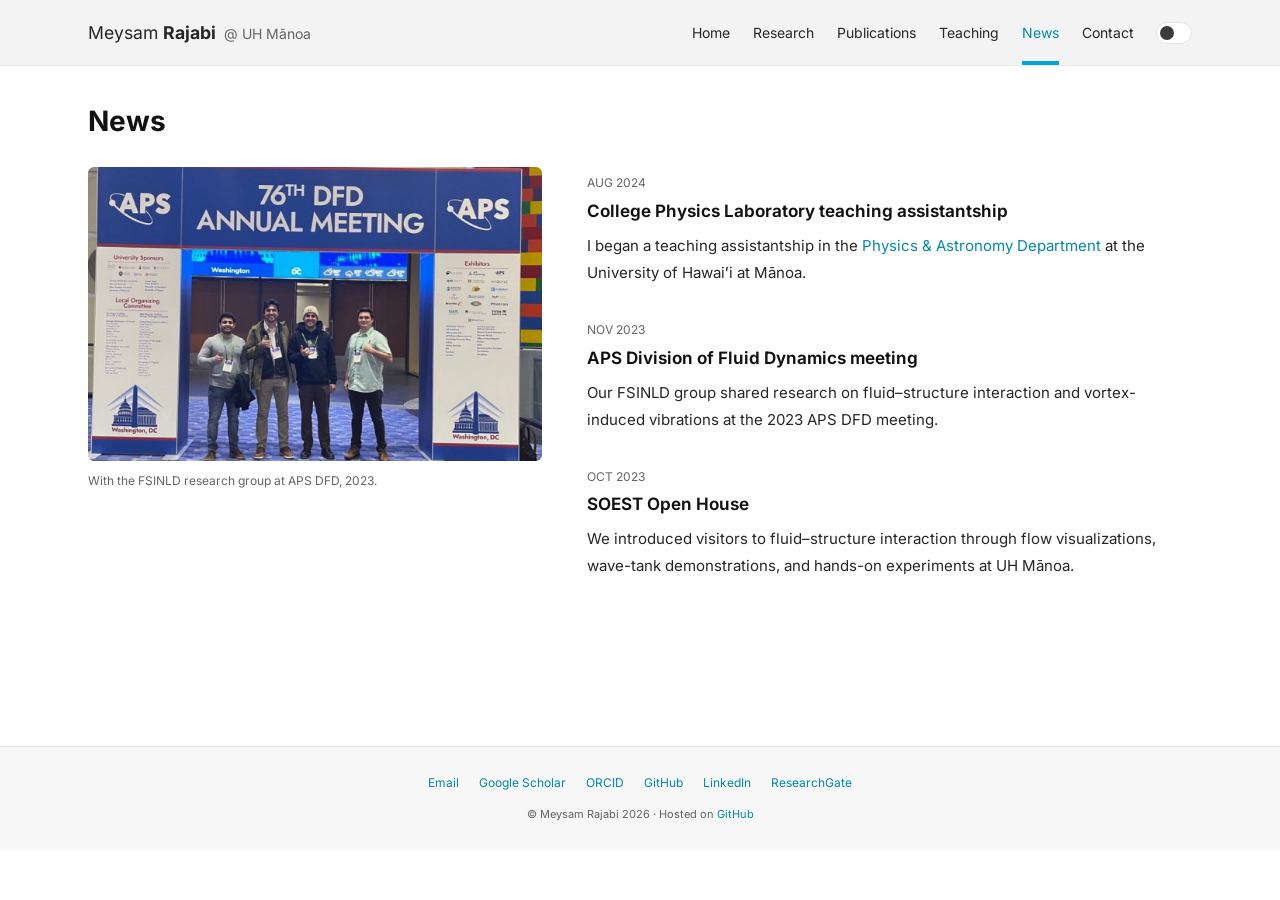
==== news/index.html @ e17a94fe "Restyle academic website and preserve Google homepage content" ====
<!doctype html>
<html lang="en" data-theme="light">
<head>
  <meta charset="utf-8">
  <meta name="viewport" content="width=device-width, initial-scale=1">
  <meta name="theme-color" content="#f3f3f3">
  <title>News | Meysam Rajabi</title>
  <meta name="description" content="Meysam Rajabi, PhD student in Ocean and Resources Engineering at the University of Hawaiʻi at Mānoa. Research, publications, teaching, and contact information.">
  <link rel="canonical" href="https://meysamrajabi95.github.io/news/">
  <meta property="og:type" content="website">
  <meta property="og:title" content="News | Meysam Rajabi">
  <meta property="og:description" content="Meysam Rajabi, PhD student in Ocean and Resources Engineering at the University of Hawaiʻi at Mānoa. Research, publications, teaching, and contact information.">
  <meta property="og:url" content="https://meysamrajabi95.github.io/news/">
  <meta property="og:image" content="https://meysamrajabi95.github.io/assets/images/meysam-rajabi.jpg">
  <link rel="icon" href="../assets/favicon.svg" type="image/svg+xml">
  <script src="../assets/theme.js"></script>
  <link rel="stylesheet" href="../assets/style.css">
  <script src="../assets/site.js" defer></script>
</head>
<body data-page="news">
  <a class="skip-link" href="#main">Skip to main content</a>
  <header class="site-header">
    <div class="container header-inner">
      <a class="wordmark" href="../" aria-label="Meysam Rajabi, home">Meysam <strong>Rajabi</strong><span class="affiliation">@ UH Mānoa</span></a>
      <button class="menu-toggle" type="button" aria-expanded="false" aria-controls="navigation" hidden>Menu</button>
      <div class="header-controls">
        <nav class="site-nav" id="navigation" aria-label="Main navigation"><a href="../">Home</a><a href="../research/">Research</a><a href="../publications/">Publications</a><a href="../teaching/">Teaching</a><a href="../news/" aria-current="page">News</a><a href="../#contact">Contact</a></nav>
        <button class="theme-toggle" type="button" aria-label="Dark mode" aria-pressed="false" title="Toggle dark mode" hidden></button>
      </div>
    </div>
  </header>
  <main class="container page-content" id="main">
<h1 class="page-title">News</h1><div class="news-layout">
<figure><img alt="FSINLD research group at the 2023 APS Division of Fluid Dynamics meeting" height="756" loading="lazy" src="../assets/images/news-aps-group.jpg" width="1170"/><figcaption>With the FSINLD research group at APS DFD, 2023.</figcaption></figure>
<div>
<article class="news-item"><time datetime="2024-08">AUG 2024</time><div><h3>College Physics Laboratory teaching assistantship</h3><p>I began a teaching assistantship in the <a href="https://www.phys.hawaii.edu/">Physics &amp; Astronomy Department</a> at the University of Hawaiʻi at Mānoa.</p></div></article>
<article class="news-item"><time datetime="2023-11">NOV 2023</time><div><h3>APS Division of Fluid Dynamics meeting</h3><p>Our FSINLD group shared research on fluid–structure interaction and vortex-induced vibrations at the 2023 APS DFD meeting.</p></div></article>
<article class="news-item"><time datetime="2023-10">OCT 2023</time><div><h3>SOEST Open House</h3><p>We introduced visitors to fluid–structure interaction through flow visualizations, wave-tank demonstrations, and hands-on experiments at UH Mānoa.</p></div></article>
</div>
</div>
  </main>
  <footer class="site-footer">
    <div class="container">
      <nav class="footer-links" aria-label="Profile links"><a href="mailto:meysam@hawaii.edu">Email</a><a href="https://scholar.google.com/citations?user=jcjB-MEAAAAJ&amp;hl=en">Google Scholar</a><a href="https://orcid.org/0000-0001-6829-0364">ORCID</a><a href="https://github.com/meysamrajabi95">GitHub</a><a href="https://www.linkedin.com/in/meysam-rajabi-752735265/">LinkedIn</a><a href="https://www.researchgate.net/profile/Meysam-Rajabi-2">ResearchGate</a></nav>
      <p class="footer-note">© Meysam Rajabi 2026 · Hosted on <a href="https://github.com/meysamrajabi95/meysamrajabi95.github.io">GitHub</a></p>
    </div>
  </footer>
</body>
</html>
---- assets/style.css ----
@font-face{font-family:Inter;font-style:normal;font-weight:100 900;font-display:swap;src:url('fonts/inter-latin-ext.woff2') format('woff2');unicode-range:U+0100-02BA,U+02BD-02C5,U+02C7-02CC,U+02CE-02D7,U+02DD-02FF,U+0304,U+0308,U+0329,U+1D00-1DBF,U+1E00-1E9F,U+1EF2-1EFF,U+2020-2021,U+20A0-20AB,U+20AD-20C4,U+2113,U+2C60-2C7F,U+A720-A7FF}
@font-face{font-family:Inter;font-style:normal;font-weight:100 900;font-display:swap;src:url('fonts/inter-latin.woff2') format('woff2');unicode-range:U+0000-00FF,U+0131,U+0152-0153,U+02BB-02BC,U+02C6,U+02DA,U+02DC,U+0304,U+0308,U+0329,U+2000-206F,U+20AC,U+2122,U+2191,U+2193,U+2212,U+2215,U+FEFF,U+FFFD}
:root{color-scheme:light;--background:#fff;--header:#f3f3f3;--text:#262626;--heading:#111;--muted:#646464;--accent:#008aa8;--active:#00a6d6;--line:#e6e6e6;--panel:#fff;--soft:#f7f7f7}
:root[data-theme="dark"]{color-scheme:dark;--background:#171717;--header:#202020;--text:#e5e5e5;--heading:#fafafa;--muted:#b5b5b5;--accent:#5bc5e4;--active:#48c3e8;--line:#393939;--panel:#202020;--soft:#242424}
*{box-sizing:border-box}
[hidden]{display:none!important}
html{scroll-padding-top:90px}
body{margin:0;background:var(--background);color:var(--text);font:16px/1.8 Inter,-apple-system,BlinkMacSystemFont,'Segoe UI',Arial,sans-serif;-webkit-font-smoothing:antialiased}
a{color:var(--accent);text-decoration:none;text-underline-offset:3px}
a:hover{text-decoration:underline}
button,summary{cursor:pointer;font:inherit}
button{color:inherit}
:focus-visible{outline:3px solid var(--active);outline-offset:4px}
img{display:block;max-width:100%;height:auto}
h1,h2,h3,p,figure{margin:0}
h1,h2,h3{color:var(--heading);line-height:1.4}
h1{font-size:28px;font-weight:700;margin-bottom:25px}
h2{font-size:18px;font-weight:750;position:relative;padding-bottom:10px;border-bottom:1px solid var(--line);margin-bottom:20px}
h2::after{content:'';position:absolute;width:35px;height:2px;background:var(--active);bottom:-1px;left:0}
h3{font-size:16px;font-weight:650}
p+p{margin-top:13px}
ul{margin:12px 0;padding-left:23px}
::selection{background:#c9edf4;color:#111}
.container{max-width:1200px;padding-inline:48px;margin-inline:auto}
.skip-link{position:fixed;top:-100px;left:16px;z-index:100;padding:8px 14px;background:var(--panel)}
.skip-link:focus{top:10px}
.sr-only{position:absolute;width:1px;height:1px;padding:0;margin:-1px;overflow:hidden;clip:rect(0,0,0,0);white-space:nowrap;border:0}
.site-header{position:sticky;top:0;z-index:20;background:var(--header);border-bottom:1px solid var(--line)}
.header-inner{display:flex;min-height:64px;gap:30px;align-items:center;justify-content:space-between}
.wordmark{font-size:17.6px;color:var(--text);white-space:nowrap}
.wordmark:hover{text-decoration:none}
.wordmark strong{font-weight:700}
.affiliation{color:var(--muted);font-size:14px;margin-left:8px}
.header-controls{display:flex;gap:22px;align-items:center}
.site-nav{display:flex;gap:23px;align-items:center}
.site-nav a{color:var(--text);font-size:14px;padding-block:20px 16px;border-bottom:4px solid transparent;white-space:nowrap}
.site-nav a[aria-current="page"],.site-nav a:hover{color:var(--accent);border-color:var(--active);text-decoration:none}
.menu-toggle{display:none;border:1px solid var(--line);background:var(--panel);border-radius:5px;padding:5px 10px;font-size:13px}
.theme-toggle{width:36px;min-width:36px;height:22px;padding:3px;border:1px solid var(--line);border-radius:20px;background:var(--panel);display:flex;align-items:center}
.theme-toggle::before{content:'';display:block;width:14px;height:14px;border-radius:50%;background:#3c3c3c}
.theme-toggle[aria-pressed="true"]::before{transform:translateX(13px);background:#d9d9d9}
.page-content{padding-top:36px;padding-bottom:55px;min-height:calc(100vh - 220px)}
.home-layout{display:grid;grid-template-columns:minmax(0,1fr) 280px;column-gap:60px;row-gap:30px;align-items:start}
.home-biography{grid-column:1}
.home-biography h1{font-size:26px;margin-bottom:18px}
.profile{grid-column:2;grid-row:1 / span 5;padding-top:3px}
.profile img{width:100%;aspect-ratio:1.12;object-fit:cover;border-radius:5px}
.profile h2{font-size:21px;border:0;margin:20px 0 9px;padding:0}
.profile h2::after{display:none}
.profile p{font-size:13px;margin:0 0 9px;line-height:1.7}
.profile .profile-links{display:flex;gap:5px 13px;flex-wrap:wrap;margin-top:18px}
.profile-links a{font-size:12px}
.home-section{grid-column:1}
.education-list{list-style:none;padding:0;margin:0}
.education-list li{margin-bottom:17px}
.education-list strong{font-weight:650;display:block}
.education-list span{color:var(--muted);font-size:14px}
.interests-list{display:grid;grid-template-columns:1fr 1fr;gap:5px 25px;margin:0}
.method + .method{margin-top:19px}
.method h3{margin-bottom:7px}
.home-section p,.home-biography p{line-height:1.8}
.office{margin-top:40px;padding:22px 25px;border:1px solid var(--line);border-radius:10px;background:var(--soft);font-size:14px}
.office p+p{margin-top:3px}
.page-title{margin-bottom:26px}
.page-intro{color:var(--muted);margin-bottom:28px}
.research-feature{display:grid;grid-template-columns:1fr 1fr;gap:38px;align-items:center;margin:25px 0 40px}
.research-visual{border:1px solid var(--line);border-radius:8px;overflow:hidden;background:#fff;padding:18px}
.research-visual figcaption{color:#666;font-size:12px;line-height:1.6;margin-top:8px}
.research-feature h2{margin-bottom:18px}
.research-feature p,.research-topic p{font-size:15px}
.research-feature .text-link{display:inline-block;margin-top:15px}
.research-grid{display:grid;grid-template-columns:1fr 1fr;gap:38px}
.research-topic h2{margin-bottom:17px}
.topic-number{display:none}
.methods{display:flex;flex-wrap:wrap;gap:8px 22px;padding:22px 0;margin-top:30px;border-top:1px solid var(--line);font-size:13px}
.methods strong{font-weight:650}
.scholar-panel{border:1px solid var(--line);box-shadow:0 3px 14px #00000006;border-radius:12px;background:var(--panel);padding:20px 24px;margin:0 0 29px}
.scholar-panel p{font-size:14px;color:var(--muted)}
.scholar-panel a{font-weight:650}
.bibliography-section{margin-top:30px}
.bibliography{margin:0;padding-left:29px}
.bibliography>li{padding-left:2px;margin:0 0 23px}
.bibliography>li::marker{color:var(--muted);font-size:15px}
.publication h3{font-size:16px;line-height:1.65;font-weight:700;margin-bottom:2px}
.publication h3 a{color:var(--text)}
.publication-citation{font-size:15px;line-height:1.85;margin:0}
.publication-citation em{font-style:italic}
.publication-actions{display:flex;align-items:center;flex-wrap:wrap;gap:6px;margin-top:7px}
.pill{display:inline-flex;align-items:center;justify-content:center;border:1px solid;border-radius:999px;padding:3px 10px;line-height:1.4;font-size:11px;font-weight:600;text-decoration:none}
.pill:hover{text-decoration:none;filter:brightness(.92)}
.pill-abstract{color:#166532;background:#edf8f0;border-color:#bdddc6}
.pill-bibtex{color:#843277;background:#fcf0fa;border-color:#e4c6df}
.pill-doi{color:#8a5a11;background:#fff7e8;border-color:#ecdbb9}
.pill-pdf{color:#8d3929;background:#fff0ed;border-color:#e9c7be}
.pill-link{color:#24618e;background:#edf5fc;border-color:#bdd6e9}
:root[data-theme="dark"] .pill-abstract{color:#a3dfb3;background:#1d3625;border-color:#3c6045}
:root[data-theme="dark"] .pill-bibtex{color:#e7b3e0;background:#3b2538;border-color:#64455f}
:root[data-theme="dark"] .pill-doi{color:#edca8b;background:#3a3020;border-color:#665539}
:root[data-theme="dark"] .pill-pdf{color:#edb5a8;background:#3c2823;border-color:#69463d}
:root[data-theme="dark"] .pill-link{color:#a4cee9;background:#22323d;border-color:#3d5b71}
.status{display:inline-block;font-size:11px;font-weight:600;padding:1px 7px;border-radius:4px;margin-left:5px;color:var(--muted);background:var(--soft);border:1px solid var(--line);vertical-align:1px}
.pub-disclosure{font-size:13px}
.pub-disclosure summary{list-style:none}
.pub-disclosure summary::-webkit-details-marker{display:none}
.pub-disclosure[open]{flex-basis:100%}
.disclosure-content{margin-top:12px;border-left:3px solid #78ae84;padding:8px 15px;background:var(--soft);font-size:14px;line-height:1.85}
.disclosure-content.bibtex-panel{border-color:#bb8db3}
.disclosure-content p{font-size:14px}
pre{margin:0;white-space:pre-wrap;overflow-wrap:anywhere;font:12px/1.8 ui-monospace,Consolas,monospace}
.copy-citation{margin:8px 0 0;border:1px solid var(--line);background:var(--panel);border-radius:4px;font-size:11px;padding:4px 9px}
.two-column{display:grid;grid-template-columns:1.25fr 1fr;gap:55px}
.teaching-item{margin-bottom:27px}
.teaching-item h3{font-size:17px;margin-bottom:9px}
.teaching-item p,.service-list{font-size:15px}
.teaching-item .eyebrow{color:var(--muted);font-size:12px;margin-bottom:6px}
.teaching-dates{font-size:13px!important;color:var(--muted)}
.news-layout{display:grid;grid-template-columns:.9fr 1.2fr;gap:45px;align-items:start}
.news-layout img{border-radius:6px}
.news-layout figcaption{font-size:12px;color:var(--muted);margin-top:9px}
.news-item{margin-bottom:28px}
.news-item time{font-size:12px;color:var(--muted)}
.news-item h3{margin:4px 0 8px;font-size:17px}
.news-item p{font-size:15px}
.site-footer{border-top:1px solid var(--line);background:var(--soft);padding:25px 0;text-align:center}
.footer-links{display:flex;flex-wrap:wrap;justify-content:center;gap:8px 20px;font-size:12px;margin-bottom:11px}
.footer-note{font-size:11px;color:var(--muted)}
@media(max-width:1000px){
 .container{padding-inline:28px}
 .site-nav{gap:17px}
 .affiliation{display:none}
 .home-layout{column-gap:35px;grid-template-columns:minmax(0,1fr) 245px}
 .header-controls{gap:17px}
}
@media(max-width:760px){
 body{font-size:15px;line-height:1.7}
 .container{padding-inline:20px}
 .header-inner{flex-wrap:wrap;min-height:64px;gap:0;position:relative}
 .header-controls{display:contents}
 .menu-toggle:not([hidden]){display:block;margin-left:auto;margin-right:16px}
 .theme-toggle{margin-left:0}
 .site-nav{order:4;width:100%;gap:6px 22px;flex-wrap:wrap;padding-bottom:6px}
 .site-nav a{padding:9px 0 6px;font-size:13px;border-bottom-width:3px}
 .site-header.enhanced .site-nav:not(.is-open){display:none}
 .page-content{padding-top:28px;padding-bottom:35px}
 h1{font-size:25px;margin-bottom:20px}
 h2{font-size:18px}
 .home-layout{display:flex;flex-direction:column;gap:28px}
 .home-layout>*{width:100%}
 .home-biography{order:1}
 .profile{order:2;width:min(100%,360px);padding:0}
 .profile img{width:240px}
 .home-section{order:3}
 .interests-list{grid-template-columns:1fr}
 .research-feature,.research-grid,.two-column,.news-layout{grid-template-columns:1fr;gap:28px}
 .research-feature{margin-top:0}
 .research-visual{max-width:600px}
 .office{padding:18px;font-size:13px}
 .scholar-panel{padding:16px}
 .publication h3{font-size:15px}
 .publication-citation{font-size:14px;line-height:1.75}
 .bibliography{padding-left:24px}
 .bibliography>li{margin-bottom:25px}
 .pill{min-height:30px;padding:4px 11px}
 .publication-actions{gap:7px}
 .status{margin-left:0}
 .news-layout figure{max-width:450px}
}
@media print{
 :root{--background:#fff;--text:#111;--heading:#111;--muted:#555;--line:#ddd;--soft:#fff}
 .site-header,.site-footer,.copy-citation{display:none}
 .container{padding:0}
 .page-content{padding-block:0}
 .publication,.teaching-item{break-inside:avoid}
}
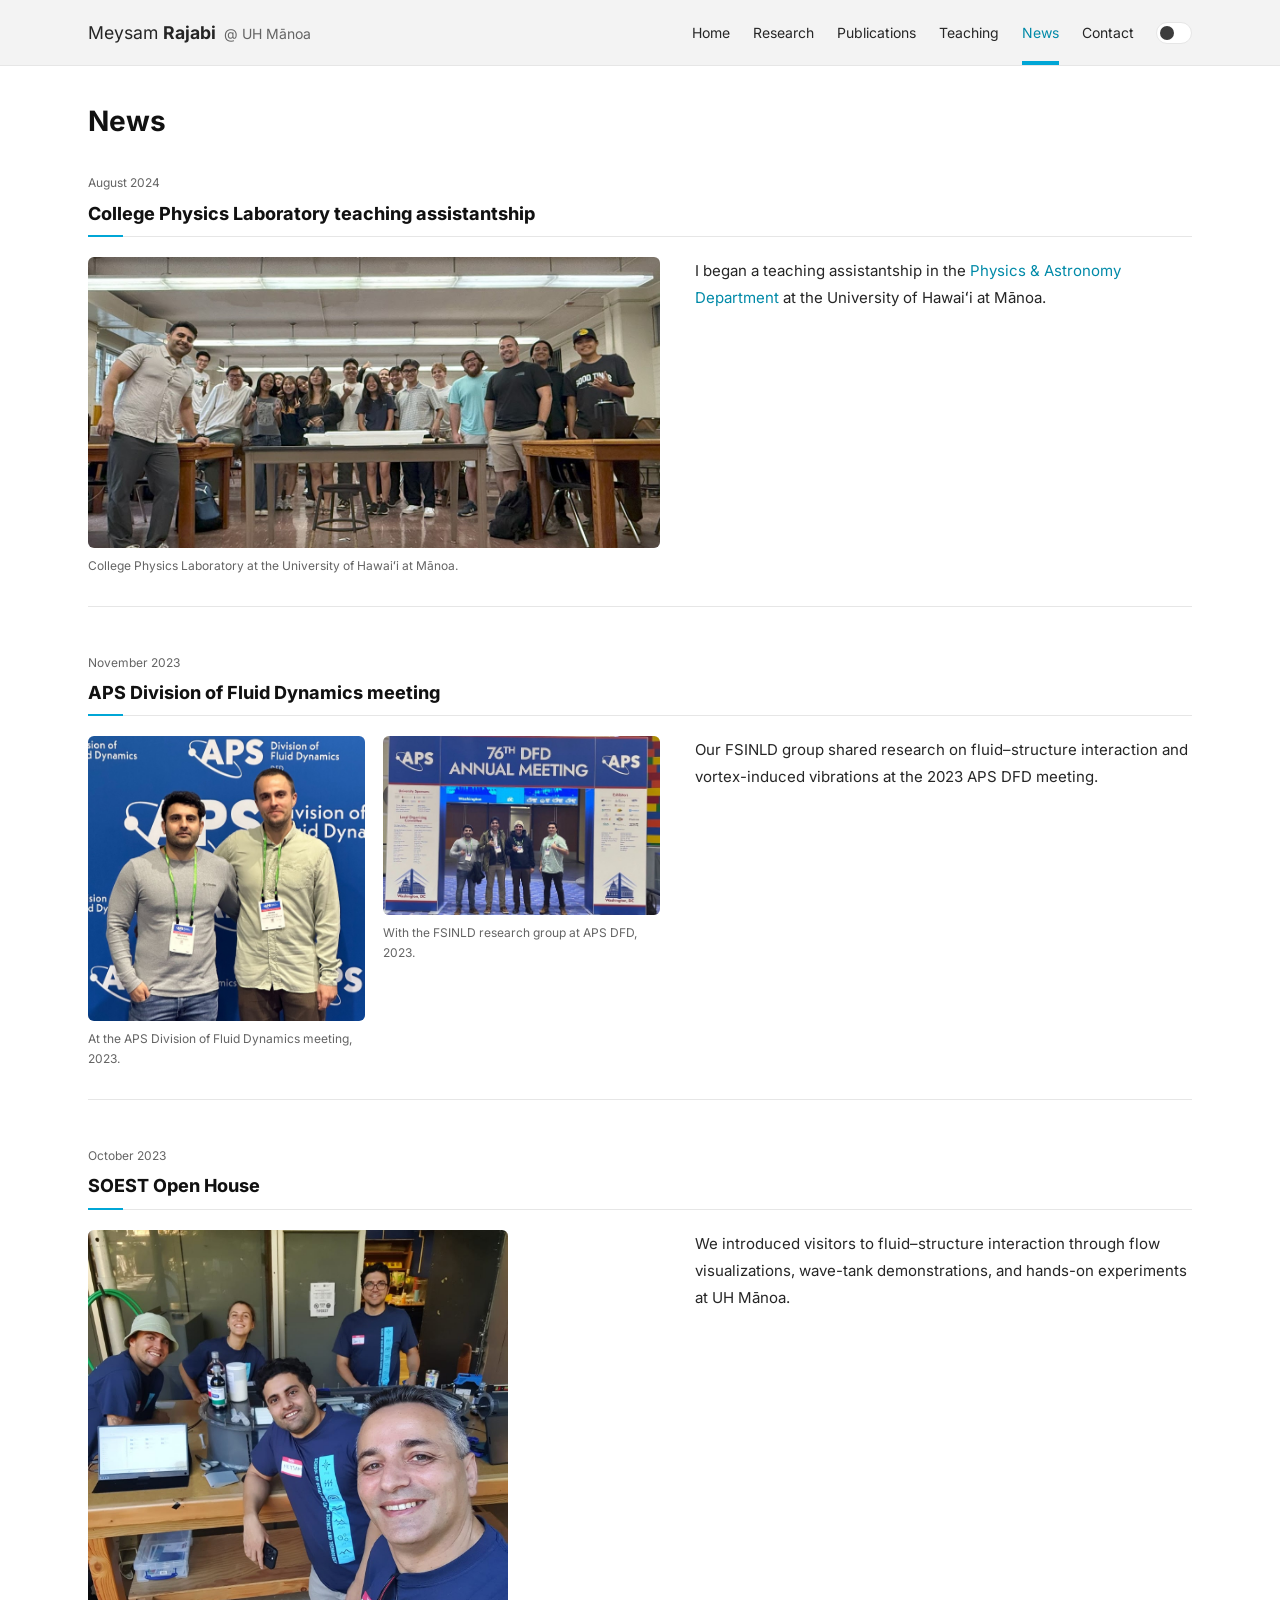
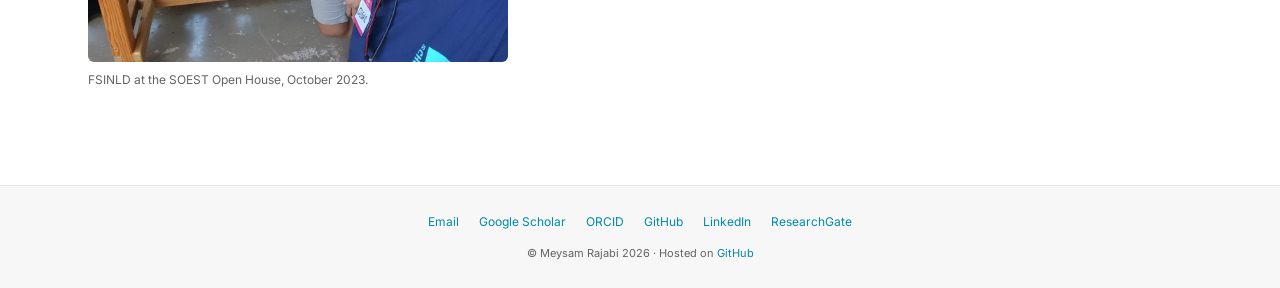
==== commit 2dd5742d: "Expand research studies with original figures and add Google-site news photos" ====
--- a/news/index.html
+++ b/news/index.html
@@ -30,14 +30,56 @@
     </div>
   </header>
   <main class="container page-content" id="main">
-<h1 class="page-title">News</h1><div class="news-layout">
-<figure><img alt="FSINLD research group at the 2023 APS Division of Fluid Dynamics meeting" height="756" loading="lazy" src="../assets/images/news-aps-group.jpg" width="1170"/><figcaption>With the FSINLD research group at APS DFD, 2023.</figcaption></figure>
-<div>
-<article class="news-item"><time datetime="2024-08">AUG 2024</time><div><h3>College Physics Laboratory teaching assistantship</h3><p>I began a teaching assistantship in the <a href="https://www.phys.hawaii.edu/">Physics &amp; Astronomy Department</a> at the University of Hawaiʻi at Mānoa.</p></div></article>
-<article class="news-item"><time datetime="2023-11">NOV 2023</time><div><h3>APS Division of Fluid Dynamics meeting</h3><p>Our FSINLD group shared research on fluid–structure interaction and vortex-induced vibrations at the 2023 APS DFD meeting.</p></div></article>
-<article class="news-item"><time datetime="2023-10">OCT 2023</time><div><h3>SOEST Open House</h3><p>We introduced visitors to fluid–structure interaction through flow visualizations, wave-tank demonstrations, and hands-on experiments at UH Mānoa.</p></div></article>
-</div>
-</div>
+    <h1 class="page-title">News</h1>
+    <div class="news-stream">
+      <article class="news-entry" id="news-teaching">
+        <time datetime="2024-08">August 2024</time>
+        <h2>College Physics Laboratory teaching assistantship</h2>
+        <div class="news-entry-layout">
+          <figure>
+            <a href="../assets/images/news-teaching.jpg" aria-label="View the College Physics Laboratory photo at full size"><img src="../assets/images/news-teaching.jpg" width="1280" height="650" alt="Group photo in the College Physics Laboratory at UH Mānoa" loading="lazy"></a>
+            <figcaption>College Physics Laboratory at the University of Hawaiʻi at Mānoa.</figcaption>
+          </figure>
+          <div class="news-entry-copy">
+            <p>I began a teaching assistantship in the <a href="https://www.phys.hawaii.edu/">Physics &amp; Astronomy Department</a> at the University of Hawaiʻi at Mānoa.</p>
+          </div>
+        </div>
+      </article>
+
+      <article class="news-entry" id="news-aps">
+        <time datetime="2023-11">November 2023</time>
+        <h2>APS Division of Fluid Dynamics meeting</h2>
+        <div class="news-entry-layout">
+          <div class="news-photo-pair">
+            <figure>
+              <a href="../assets/images/news-aps.jpg" aria-label="View the APS meeting photo at full size"><img src="../assets/images/news-aps.jpg" width="1280" height="1315" alt="Meysam Rajabi with a colleague at the APS Division of Fluid Dynamics meeting" loading="lazy"></a>
+              <figcaption>At the APS Division of Fluid Dynamics meeting, 2023.</figcaption>
+            </figure>
+            <figure>
+              <a href="../assets/images/news-aps-group.jpg" aria-label="View the FSINLD group photo at full size"><img src="../assets/images/news-aps-group.jpg" width="1170" height="756" alt="FSINLD research group at the 2023 APS Division of Fluid Dynamics meeting" loading="lazy"></a>
+              <figcaption>With the FSINLD research group at APS DFD, 2023.</figcaption>
+            </figure>
+          </div>
+          <div class="news-entry-copy">
+            <p>Our FSINLD group shared research on fluid–structure interaction and vortex-induced vibrations at the 2023 APS DFD meeting.</p>
+          </div>
+        </div>
+      </article>
+
+      <article class="news-entry" id="news-open-house">
+        <time datetime="2023-10">October 2023</time>
+        <h2>SOEST Open House</h2>
+        <div class="news-entry-layout">
+          <figure>
+            <a href="../assets/images/news-open-house.jpg" aria-label="View the SOEST Open House photo at full size"><img src="../assets/images/news-open-house.jpg" width="1200" height="1236" alt="FSINLD group at a laboratory demonstration during the SOEST Open House" loading="lazy"></a>
+            <figcaption>FSINLD at the SOEST Open House, October 2023.</figcaption>
+          </figure>
+          <div class="news-entry-copy">
+            <p>We introduced visitors to fluid–structure interaction through flow visualizations, wave-tank demonstrations, and hands-on experiments at UH Mānoa.</p>
+          </div>
+        </div>
+      </article>
+    </div>
   </main>
   <footer class="site-footer">
     <div class="container">
--- a/assets/style.css
+++ b/assets/style.css
@@ -124,6 +124,61 @@
 .site-footer{border-top:1px solid var(--line);background:var(--soft);padding:25px 0;text-align:center}
 .footer-links{display:flex;flex-wrap:wrap;justify-content:center;gap:8px 20px;font-size:12px;margin-bottom:11px}
 .footer-note{font-size:11px;color:var(--muted)}
+/* Research figures and study summaries. */
+.research-intro{max-width:85ch;color:var(--text);margin-bottom:20px}
+.research-jump-links{display:flex;flex-wrap:wrap;gap:10px 24px;padding-bottom:22px;margin-bottom:30px;border-bottom:1px solid var(--line);font-size:13px}
+.research-area{margin-bottom:45px}
+.research-area>p{max-width:94ch;font-size:15px}
+.research-studies{margin-top:28px}
+.research-study{display:grid;grid-template-columns:minmax(0,.85fr) minmax(0,1.35fr);gap:34px;align-items:center;padding:25px 0;border-bottom:1px solid var(--line)}
+.research-study:first-child{padding-top:0}
+.study-label{font-size:11px;color:var(--muted);margin-bottom:9px}
+.study-copy h3{font-size:18px;margin-bottom:12px}
+.study-copy>p:not(.study-label){font-size:14px;line-height:1.85}
+.study-copy .text-link{display:inline-block;font-size:13px;margin-top:15px}
+.research-figure{margin:0;border:1px solid var(--line);border-radius:8px;background:#fff;padding:14px;min-width:0}
+.research-figure img{width:100%;height:auto;object-fit:contain}
+.research-figure .figure-link{display:block}
+.research-figure figcaption{color:#555;font-size:12px;line-height:1.65;margin-top:12px}
+.research-figure figcaption a{color:#00768f;white-space:nowrap}
+.research-note{font-size:13px!important;color:var(--muted);margin-top:20px}
+.research-topic-layout{display:grid;grid-template-columns:minmax(0,1.25fr) minmax(0,1fr);gap:38px;align-items:start}
+.research-topic-layout>div>p{font-size:15px}
+.research-question{border-left:2px solid var(--active);padding:10px 15px;background:var(--soft);font-size:14px!important;margin-top:20px}
+.research-paper-links{display:flex;flex-wrap:wrap;gap:8px 20px;margin-top:18px;font-size:13px}
+.animation-figure{align-self:center}
+.research-animation summary{display:flex;justify-content:space-between;gap:16px;color:#333;font-size:12px;list-style:none;align-items:center}
+.research-animation summary::-webkit-details-marker{display:none}
+.research-animation summary span{color:#00768f;font-size:11px;white-space:nowrap}
+.research-animation img{max-width:311px;margin:12px auto 0}
+.research-animation[open] .animation-show,.research-animation:not([open]) .animation-hide{display:none}
+.sensing-figure img{max-height:370px}
+.method-columns{display:grid;grid-template-columns:repeat(3,minmax(0,1fr));gap:32px}
+.method-columns h3{font-size:15px;margin-bottom:10px}
+.method-columns p{font-size:14px;color:var(--muted)}
+/* Original News photographs are displayed in full. */
+.news-stream{max-width:1104px}
+.news-entry{margin-bottom:40px;padding-bottom:30px;border-bottom:1px solid var(--line)}
+.news-entry:last-child{border-bottom:0;padding-bottom:0}
+.news-entry>time{font-size:12px;color:var(--muted)}
+.news-entry>h2{margin-top:5px}
+.news-entry-layout{display:grid;grid-template-columns:minmax(0,1.15fr) minmax(0,1fr);gap:35px;align-items:start}
+.news-entry-layout figure{margin:0}
+.news-entry-layout img{width:100%;height:auto;object-fit:contain;border-radius:6px}
+.news-entry-layout figcaption{font-size:12px;color:var(--muted);margin-top:8px;line-height:1.65}
+.news-entry-copy p{font-size:15px}
+.news-photo-pair{display:grid;grid-template-columns:1fr 1fr;gap:18px}
+#news-open-house .news-entry-layout>figure{max-width:420px}
+@media(max-width:760px){
+ .research-study,.research-topic-layout,.method-columns,.news-entry-layout{grid-template-columns:1fr;gap:22px}
+ .research-area{margin-bottom:34px}
+ .research-study{padding-block:22px}
+ .research-figure{padding:10px}
+ .study-label .status{margin-left:4px}
+ .news-photo-pair{gap:12px}
+ .research-jump-links{gap:8px 18px}
+}
+@media(max-width:420px){.news-photo-pair{grid-template-columns:1fr}}
 @media(max-width:1000px){
  .container{padding-inline:28px}
  .site-nav{gap:17px}
